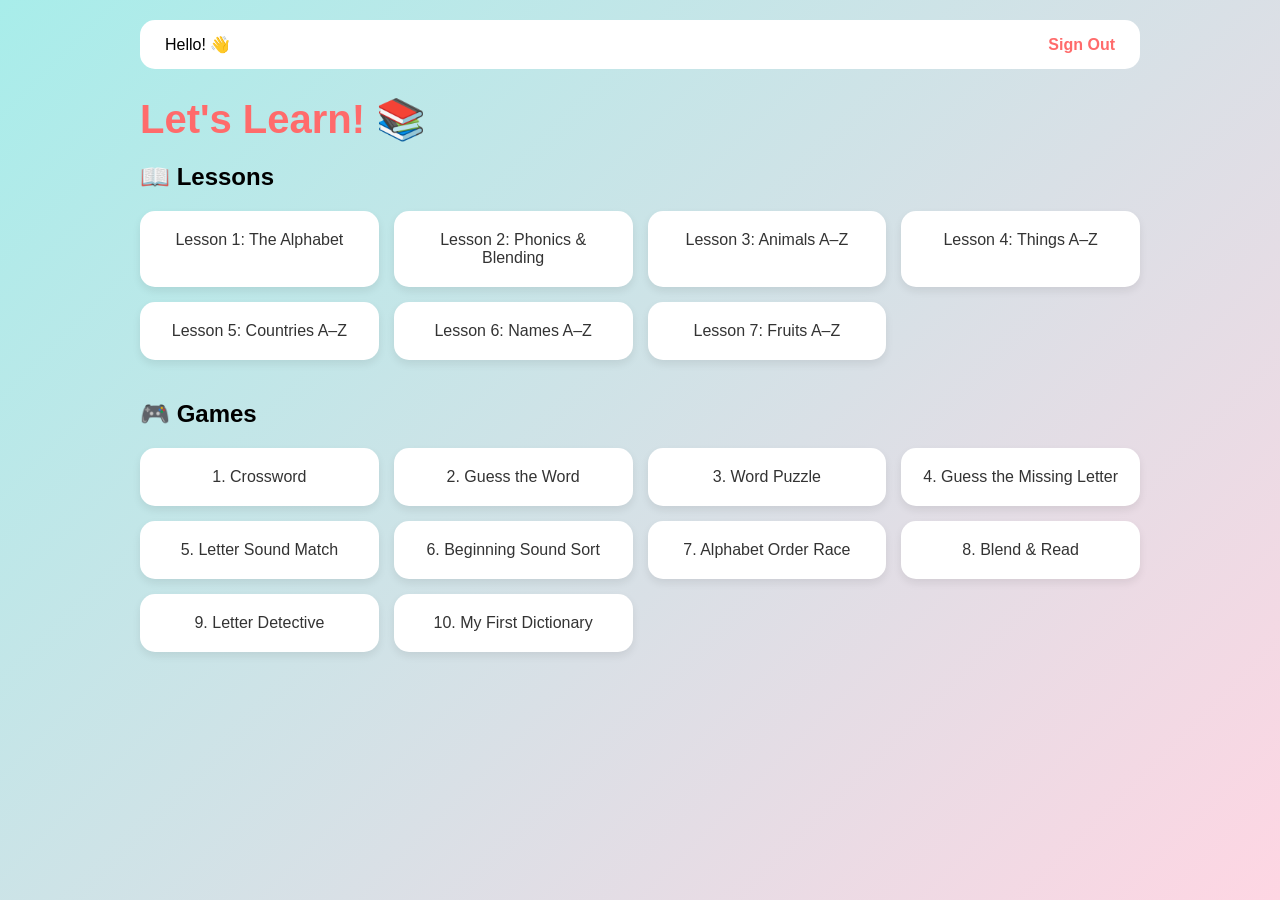
==== dashboard.html @ 5395fe4e "Rename dashboard.php to dashboard.html" ====
<!DOCTYPE html>
<html lang="en">
<head>
    <meta charset="UTF-8">
    <meta name="viewport" content="width=device-width, initial-scale=1.0">
    <title>Dashboard — Learn A to Z</title>
    <link rel="stylesheet" href="styles.css">
</head>
<body>
    <div class="container">
        <div class="top-bar">
            <span class="greeting">Hello! 👋</span>
            <a href="https://YOUR-PHP-HOST/signout.php" class="signout-link">Sign Out</a>
        </div>

        <h1>Let's Learn! 📚</h1>
        
        <h2>📖 Lessons</h2>
        <div class="lesson-grid">
            <a href="lessons/lesson1.html" class="lesson-card">Lesson 1: The Alphabet</a>
            <a href="lessons/lesson2.html" class="lesson-card">Lesson 2: Phonics & Blending</a>
            <a href="lessons/lesson3.html" class="lesson-card">Lesson 3: Animals A–Z</a>
            <a href="lessons/lesson4.html" class="lesson-card">Lesson 4: Things A–Z</a>
            <a href="lessons/lesson5.html" class="lesson-card">Lesson 5: Countries A–Z</a>
            <a href="lessons/lesson6.html" class="lesson-card">Lesson 6: Names A–Z</a>
            <a href="lessons/lesson7.html" class="lesson-card">Lesson 7: Fruits A–Z</a>
        </div>

        <h2>🎮 Games</h2>
        <div class="game-grid">
            <a href="games/game1.html" class="game-card">1. Crossword</a>
            <a href="games/game2.html" class="game-card">2. Guess the Word</a>
            <a href="games/game3.html" class="game-card">3. Word Puzzle</a>
            <a href="games/game4.html" class="game-card">4. Guess the Missing Letter</a>
            <a href="games/game5.html" class="game-card">5. Letter Sound Match</a>
            <a href="games/game6.html" class="game-card">6. Beginning Sound Sort</a>
            <a href="games/game7.html" class="game-card">7. Alphabet Order Race</a>
            <a href="games/game8.html" class="game-card">8. Blend & Read</a>
            <a href="games/game9.html" class="game-card">9. Letter Detective</a>
            <a href="games/game10.html" class="game-card">10. My First Dictionary</a>
        </div>
    </div>

    <script>
        const PHP_HOST = "https://YOUR-PHP-HOST";

        // Check if user is signed in
        fetch(`${PHP_HOST}/check_session.php`)
        .then(res => res.json())
        .then(data => {
            if (!data.signed_in) {
                alert("Please sign in first!");
                window.location.href = "index.html";
            } else {
                document.querySelector(".greeting").textContent = 
                    `Hello, ${data.full_name}! 🎉`;
            }
        })
        .catch(err => {
            console.error("Session check failed:", err);
            alert("Unable to connect to server. Please try again.");
        });
    </script>
</body>
</html>
---- styles.css ----
* { box-sizing: border-box; font-family: 'Comic Sans MS', cursive, sans-serif; }
body {
    background: linear-gradient(135deg, #a8edea 0%, #fed6e3 100%);
    min-height: 100vh;
    margin: 0; padding: 20px;
}
.container { max-width: 1000px; margin: 0 auto; }
.hero { text-align: center; padding: 30px 0; }
h1 { color: #ff6b6b; font-size: 2.5em; margin-bottom: 10px; }
.hero p { font-size: 1.2em; color: #555; }

.auth-choice { text-align: center; margin: 30px 0; }
.auth-btn {
    background: #4ecdc4; border: none; border-radius: 25px; padding: 14px 35px;
    font-size: 1.1em; cursor: pointer; margin: 8px; transition: transform 0.2s;
}
.auth-btn:hover { transform: scale(1.05); }
.signup-btn { background: #ffd93d; color: #333; }

.modal {
    display: none; position: fixed; top: 0; left: 0; width: 100%; height: 100%;
    background: rgba(0,0,0,0.5); animation: fadeIn 0.3s;
}
@keyframes fadeIn { from{opacity:0} to{opacity:1} }
.modal-box {
    background: white; margin: 5% auto; padding: 30px; border-radius: 20px;
    width: 90%; max-width: 420px; position: relative;
}
.close-btn {
    position: absolute; top: 15px; right: 20px; font-size: 1.5em;
    cursor: pointer; color: #999;
}
.close-btn:hover { color: #333; }
label { display: block; margin: 15px 0 5px; font-weight: bold; color: #444; }
input, select {
    width: 100%; padding: 12px; border: 2px solid #ddd; border-radius: 10px;
    font-size: 1em;
}
.submit-btn {
    width: 100%; background: #ff6b6b; color: white; border: none;
    border-radius: 25px; padding: 14px; font-size: 1.1em; margin-top: 20px; cursor: pointer;
}
.switch-link { margin-top: 15px; text-align: center; }
.switch-link a { color: #4ecdc4; text-decoration: none; font-weight: bold; }

.top-bar {
    background: white; padding: 15px 25px; border-radius: 15px; margin-bottom: 25px;
    display: flex; justify-content: space-between; align-items: center;
}
.signout-link { color: #ff6b6b; font-weight: bold; text-decoration: none; }

.lesson-grid, .game-grid {
    display: grid; grid-template-columns: repeat(auto-fit, minmax(220px, 1fr)); gap: 15px;
    margin: 20px 0 40px;
}
.lesson-card, .game-card {
    background: white; border-radius: 15px; padding: 20px; text-align: center;
    text-decoration: none; color: #333; box-shadow: 0 4px 8px rgba(0,0,0,0.08);
    transition: transform 0.2s;
}
.lesson-card:hover, .game-card:hover { transform: translateY(-5px); }
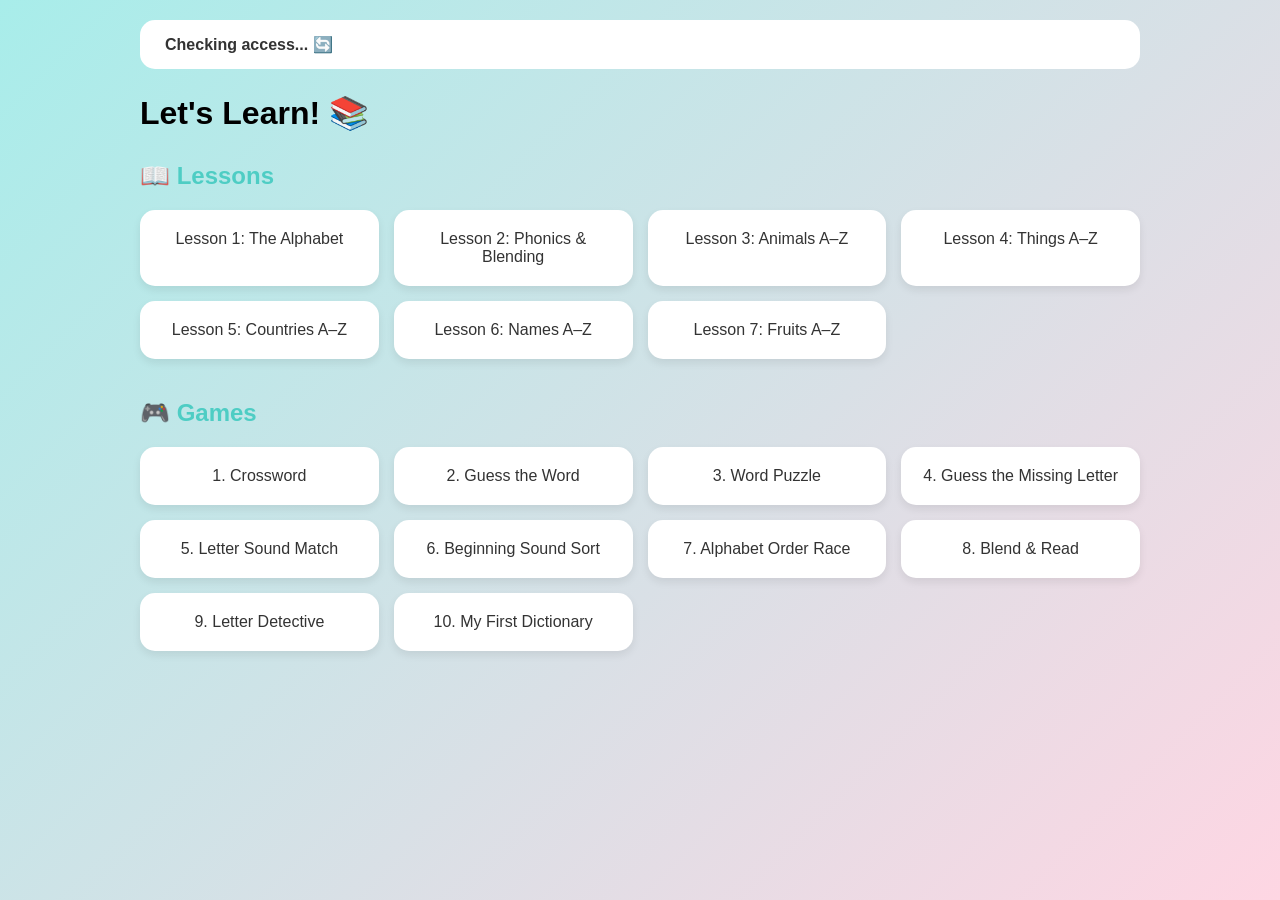
==== commit e4cdc47c: "Update dashboard.html" ====
--- a/dashboard.html
+++ b/dashboard.html
@@ -9,8 +9,8 @@
 <body>
     <div class="container">
         <div class="top-bar">
-            <span class="greeting">Hello! 👋</span>
-            <a href="https://YOUR-PHP-HOST/signout.php" class="signout-link">Sign Out</a>
+            <span class="greeting">Checking access... 🔄</span>
+            <a href="https://eds.page.gd/signout.php" id="signoutLink" class="signout-link" style="display:none;">Sign Out</a>
         </div>
 
         <h1>Let's Learn! 📚</h1>
@@ -42,23 +42,28 @@
     </div>
 
     <script>
-        const PHP_HOST = "https://YOUR-PHP-HOST";
+        // ✅ Your actual PHP hosting domain — already filled in!
+        const PHP_HOST = "https://eds.page.gd";
 
         // Check if user is signed in
         fetch(`${PHP_HOST}/check_session.php`)
-        .then(res => res.json())
+        .then(res => {
+            if (!res.ok) throw new Error("Server not reachable");
+            return res.json();
+        })
         .then(data => {
             if (!data.signed_in) {
-                alert("Please sign in first!");
+                alert("⚠️ Please sign in first!");
                 window.location.href = "index.html";
             } else {
                 document.querySelector(".greeting").textContent = 
                     `Hello, ${data.full_name}! 🎉`;
+                document.getElementById("signoutLink").style.display = "inline";
             }
         })
         .catch(err => {
             console.error("Session check failed:", err);
-            alert("Unable to connect to server. Please try again.");
+            alert("❌ Cannot connect to server.\nMake sure these files exist on eds.page.gd:\n- check_session.php\n- login.php\n- register.php\n- signout.php");
         });
     </script>
 </body>
--- a/styles.css
+++ b/styles.css
@@ -1,61 +1,176 @@
-* { box-sizing: border-box; font-family: 'Comic Sans MS', cursive, sans-serif; }
+/* Message notification styles */
+.message {
+    padding: 12px;
+    margin: 10px 0;
+    border-radius: 10px;
+    text-align: center;
+    display: none;
+}
+.message.success {
+    display: block;
+    background: #d4edda;
+    color: #155724;
+}
+.message.error {
+    display: block;
+    background: #f8d7da;
+    color: #721c24;
+}
+
+/* Global styles */
+* {
+    box-sizing: border-box;
+    font-family: 'Comic Sans MS', cursive, sans-serif;
+}
 body {
     background: linear-gradient(135deg, #a8edea 0%, #fed6e3 100%);
     min-height: 100vh;
-    margin: 0; padding: 20px;
+    margin: 0;
+    padding: 20px;
 }
-.container { max-width: 1000px; margin: 0 auto; }
-.hero { text-align: center; padding: 30px 0; }
-h1 { color: #ff6b6b; font-size: 2.5em; margin-bottom: 10px; }
-.hero p { font-size: 1.2em; color: #555; }
-
-.auth-choice { text-align: center; margin: 30px 0; }
+.container {
+    max-width: 1000px;
+    margin: 0 auto;
+}
+.hero {
+    text-align: center;
+    padding: 30px 0;
+}
+.hero h1 {
+    color: #ff6b6b;
+    font-size: 2.5em;
+    margin-bottom: 10px;
+}
+.hero p {
+    font-size: 1.2em;
+    color: #555;
+}
+.auth-choice {
+    text-align: center;
+    margin: 30px 0;
+}
 .auth-btn {
-    background: #4ecdc4; border: none; border-radius: 25px; padding: 14px 35px;
-    font-size: 1.1em; cursor: pointer; margin: 8px; transition: transform 0.2s;
+    background: #4ecdc4;
+    border: none;
+    border-radius: 25px;
+    padding: 14px 35px;
+    font-size: 1.1em;
+    cursor: pointer;
+    margin: 8px;
+    transition: transform 0.2s;
 }
-.auth-btn:hover { transform: scale(1.05); }
-.signup-btn { background: #ffd93d; color: #333; }
-
+.auth-btn:hover {
+    transform: scale(1.05);
+}
+.signup-btn {
+    background: #ffd93d;
+    color: #333;
+}
 .modal {
-    display: none; position: fixed; top: 0; left: 0; width: 100%; height: 100%;
-    background: rgba(0,0,0,0.5); animation: fadeIn 0.3s;
+    display: none;
+    position: fixed;
+    top: 0;
+    left: 0;
+    width: 100%;
+    height: 100%;
+    background: rgba(0,0,0,0.5);
+    animation: fadeIn 0.3s;
 }
-@keyframes fadeIn { from{opacity:0} to{opacity:1} }
+@keyframes fadeIn {
+    from { opacity: 0; }
+    to { opacity: 1; }
+}
 .modal-box {
-    background: white; margin: 5% auto; padding: 30px; border-radius: 20px;
-    width: 90%; max-width: 420px; position: relative;
+    background: white;
+    margin: 5% auto;
+    padding: 30px;
+    border-radius: 20px;
+    width: 90%;
+    max-width: 420px;
+    position: relative;
 }
 .close-btn {
-    position: absolute; top: 15px; right: 20px; font-size: 1.5em;
-    cursor: pointer; color: #999;
+    position: absolute;
+    top: 15px;
+    right: 20px;
+    font-size: 1.5em;
+    cursor: pointer;
+    color: #999;
 }
-.close-btn:hover { color: #333; }
-label { display: block; margin: 15px 0 5px; font-weight: bold; color: #444; }
+.close-btn:hover {
+    color: #333;
+}
+label {
+    display: block;
+    margin: 15px 0 5px;
+    font-weight: bold;
+    color: #444;
+}
 input, select {
-    width: 100%; padding: 12px; border: 2px solid #ddd; border-radius: 10px;
+    width: 100%;
+    padding: 12px;
+    border: 2px solid #ddd;
+    border-radius: 10px;
     font-size: 1em;
 }
 .submit-btn {
-    width: 100%; background: #ff6b6b; color: white; border: none;
-    border-radius: 25px; padding: 14px; font-size: 1.1em; margin-top: 20px; cursor: pointer;
+    width: 100%;
+    background: #ff6b6b;
+    color: white;
+    border: none;
+    border-radius: 25px;
+    padding: 14px;
+    font-size: 1.1em;
+    margin-top: 20px;
+    cursor: pointer;
 }
-.switch-link { margin-top: 15px; text-align: center; }
-.switch-link a { color: #4ecdc4; text-decoration: none; font-weight: bold; }
-
+.switch-link {
+    margin-top: 15px;
+    text-align: center;
+}
+.switch-link a {
+    color: #4ecdc4;
+    text-decoration: none;
+    font-weight: bold;
+}
 .top-bar {
-    background: white; padding: 15px 25px; border-radius: 15px; margin-bottom: 25px;
-    display: flex; justify-content: space-between; align-items: center;
+    background: white;
+    padding: 15px 25px;
+    border-radius: 15px;
+    margin-bottom: 25px;
+    display: flex;
+    justify-content: space-between;
+    align-items: center;
 }
-.signout-link { color: #ff6b6b; font-weight: bold; text-decoration: none; }
-
+.greeting {
+    font-weight: bold;
+    color: #333;
+}
+.signout-link {
+    color: #ff6b6b;
+    font-weight: bold;
+    text-decoration: none;
+}
+h2 {
+    color: #4ecdc4;
+    margin: 30px 0 15px;
+}
 .lesson-grid, .game-grid {
-    display: grid; grid-template-columns: repeat(auto-fit, minmax(220px, 1fr)); gap: 15px;
+    display: grid;
+    grid-template-columns: repeat(auto-fit, minmax(220px, 1fr));
+    gap: 15px;
     margin: 20px 0 40px;
 }
 .lesson-card, .game-card {
-    background: white; border-radius: 15px; padding: 20px; text-align: center;
-    text-decoration: none; color: #333; box-shadow: 0 4px 8px rgba(0,0,0,0.08);
+    background: white;
+    border-radius: 15px;
+    padding: 20px;
+    text-align: center;
+    text-decoration: none;
+    color: #333;
+    box-shadow: 0 4px 8px rgba(0,0,0,0.08);
     transition: transform 0.2s;
 }
-.lesson-card:hover, .game-card:hover { transform: translateY(-5px); }
+.lesson-card:hover, .game-card:hover {
+    transform: translateY(-5px);
+}
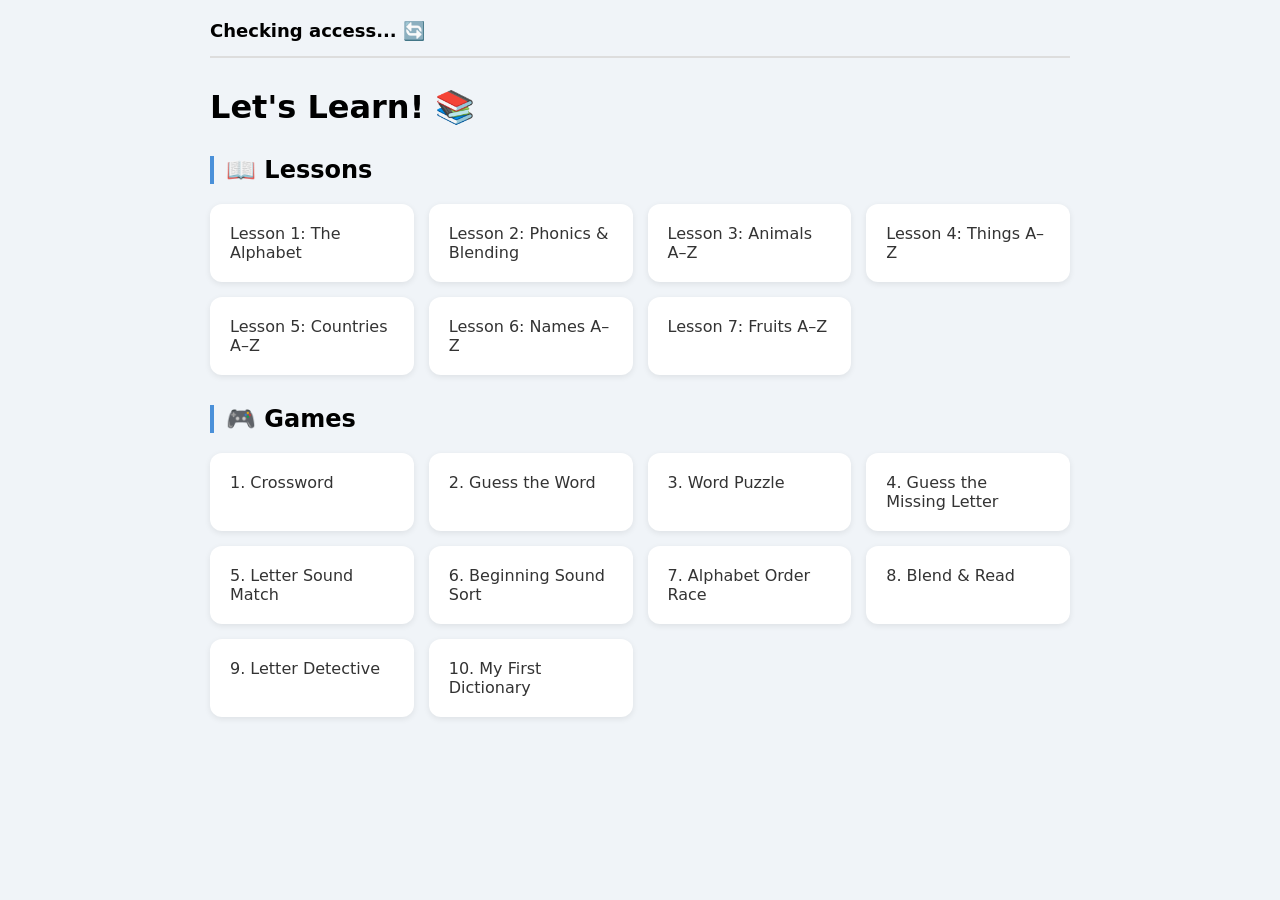
==== commit b12e16a8: "Update dashboard.html" ====
--- a/dashboard.html
+++ b/dashboard.html
@@ -4,51 +4,73 @@
     <meta charset="UTF-8">
     <meta name="viewport" content="width=device-width, initial-scale=1.0">
     <title>Dashboard — Learn A to Z</title>
-    <link rel="stylesheet" href="styles.css">
+    <style>
+        *{box-sizing:border-box;font-family:system-ui,sans-serif;}
+        body{background:#f0f4f8;padding:20px;max-width:900px;margin:0 auto;}
+        .top-bar{display:flex;justify-content:space-between;align-items:center;margin-bottom:30px;padding-bottom:15px;border-bottom:2px solid #ddd;}
+        .greeting{font-size:18px;font-weight:600;}
+        .signout-link{color:#e07a5f;text-decoration:none;font-weight:500;}
+        h2{margin-top:30px;border-left:4px solid #4a90d9;padding-left:12px;}
+        .lesson-grid,.game-grid{display:grid;grid-template-columns:repeat(auto-fill,minmax(200px,1fr));gap:15px;margin-top:15px;}
+        .lesson-card,.game-card{background:white;padding:20px;border-radius:12px;text-decoration:none;color:#333;box-shadow:0 2px 6px rgba(0,0,0,0.08);transition:transform 0.2s;}
+        .lesson-card:hover,.game-card:hover{transform:translateY(-3px);}
+    </style>
 </head>
 <body>
-    <div class="container">
-        <div class="top-bar">
-            <span class="greeting">Checking access... 🔄</span>
-            <a href="https://eds.page.gd/signout.php" id="signoutLink" class="signout-link" style="display:none;">Sign Out</a>
-        </div>
+    <div class="top-bar">
+        <span class="greeting">Checking access... 🔄</span>
+        <a href="#" id="signoutLink" class="signout-link" style="display:none;">Sign Out</a>
+    </div>
 
-        <h1>Let's Learn! 📚</h1>
-        
-        <h2>📖 Lessons</h2>
-        <div class="lesson-grid">
-            <a href="lessons/lesson1.html" class="lesson-card">Lesson 1: The Alphabet</a>
-            <a href="lessons/lesson2.html" class="lesson-card">Lesson 2: Phonics & Blending</a>
-            <a href="lessons/lesson3.html" class="lesson-card">Lesson 3: Animals A–Z</a>
-            <a href="lessons/lesson4.html" class="lesson-card">Lesson 4: Things A–Z</a>
-            <a href="lessons/lesson5.html" class="lesson-card">Lesson 5: Countries A–Z</a>
-            <a href="lessons/lesson6.html" class="lesson-card">Lesson 6: Names A–Z</a>
-            <a href="lessons/lesson7.html" class="lesson-card">Lesson 7: Fruits A–Z</a>
-        </div>
+    <h1>Let's Learn! 📚</h1>
+    
+    <h2>📖 Lessons</h2>
+    <div class="lesson-grid">
+        <a href="#" class="lesson-card">Lesson 1: The Alphabet</a>
+        <a href="#" class="lesson-card">Lesson 2: Phonics & Blending</a>
+        <a href="#" class="lesson-card">Lesson 3: Animals A–Z</a>
+        <a href="#" class="lesson-card">Lesson 4: Things A–Z</a>
+        <a href="#" class="lesson-card">Lesson 5: Countries A–Z</a>
+        <a href="#" class="lesson-card">Lesson 6: Names A–Z</a>
+        <a href="#" class="lesson-card">Lesson 7: Fruits A–Z</a>
+    </div>
 
-        <h2>🎮 Games</h2>
-        <div class="game-grid">
-            <a href="games/game1.html" class="game-card">1. Crossword</a>
-            <a href="games/game2.html" class="game-card">2. Guess the Word</a>
-            <a href="games/game3.html" class="game-card">3. Word Puzzle</a>
-            <a href="games/game4.html" class="game-card">4. Guess the Missing Letter</a>
-            <a href="games/game5.html" class="game-card">5. Letter Sound Match</a>
-            <a href="games/game6.html" class="game-card">6. Beginning Sound Sort</a>
-            <a href="games/game7.html" class="game-card">7. Alphabet Order Race</a>
-            <a href="games/game8.html" class="game-card">8. Blend & Read</a>
-            <a href="games/game9.html" class="game-card">9. Letter Detective</a>
-            <a href="games/game10.html" class="game-card">10. My First Dictionary</a>
-        </div>
+    <h2>🎮 Games</h2>
+    <div class="game-grid">
+        <a href="#" class="game-card">1. Crossword</a>
+        <a href="#" class="game-card">2. Guess the Word</a>
+        <a href="#" class="game-card">3. Word Puzzle</a>
+        <a href="#" class="game-card">4. Guess the Missing Letter</a>
+        <a href="#" class="game-card">5. Letter Sound Match</a>
+        <a href="#" class="game-card">6. Beginning Sound Sort</a>
+        <a href="#" class="game-card">7. Alphabet Order Race</a>
+        <a href="#" class="game-card">8. Blend & Read</a>
+        <a href="#" class="game-card">9. Letter Detective</a>
+        <a href="#" class="game-card">10. My First Dictionary</a>
     </div>
 
     <script>
-        // ✅ Your actual PHP hosting domain — already filled in!
         const PHP_HOST = "https://eds.page.gd";
 
-        // Check if user is signed in
-        fetch(`${PHP_HOST}/check_session.php`)
+        // Sign out handler
+        document.getElementById("signoutLink").addEventListener("click", function(e){
+            e.preventDefault();
+            fetch(`${PHP_HOST}/signout.php`, {
+                method: 'GET',
+                credentials: 'include',
+                mode: 'cors'
+            }).then(() => {
+                window.location.href = "index.html";
+            });
+        });
+
+        // Check session
+        fetch(`${PHP_HOST}/check_session.php`, {
+            credentials: 'include',
+            mode: 'cors'
+        })
         .then(res => {
-            if (!res.ok) throw new Error("Server not reachable");
+            if (!res.ok) throw new Error("Server unreachable: " + res.status);
             return res.json();
         })
         .then(data => {
@@ -63,7 +85,7 @@
         })
         .catch(err => {
             console.error("Session check failed:", err);
-            alert("❌ Cannot connect to server.\nMake sure these files exist on eds.page.gd:\n- check_session.php\n- login.php\n- register.php\n- signout.php");
+            alert("❌ Cannot connect to server.\nError: " + err.message);
         });
     </script>
 </body>
